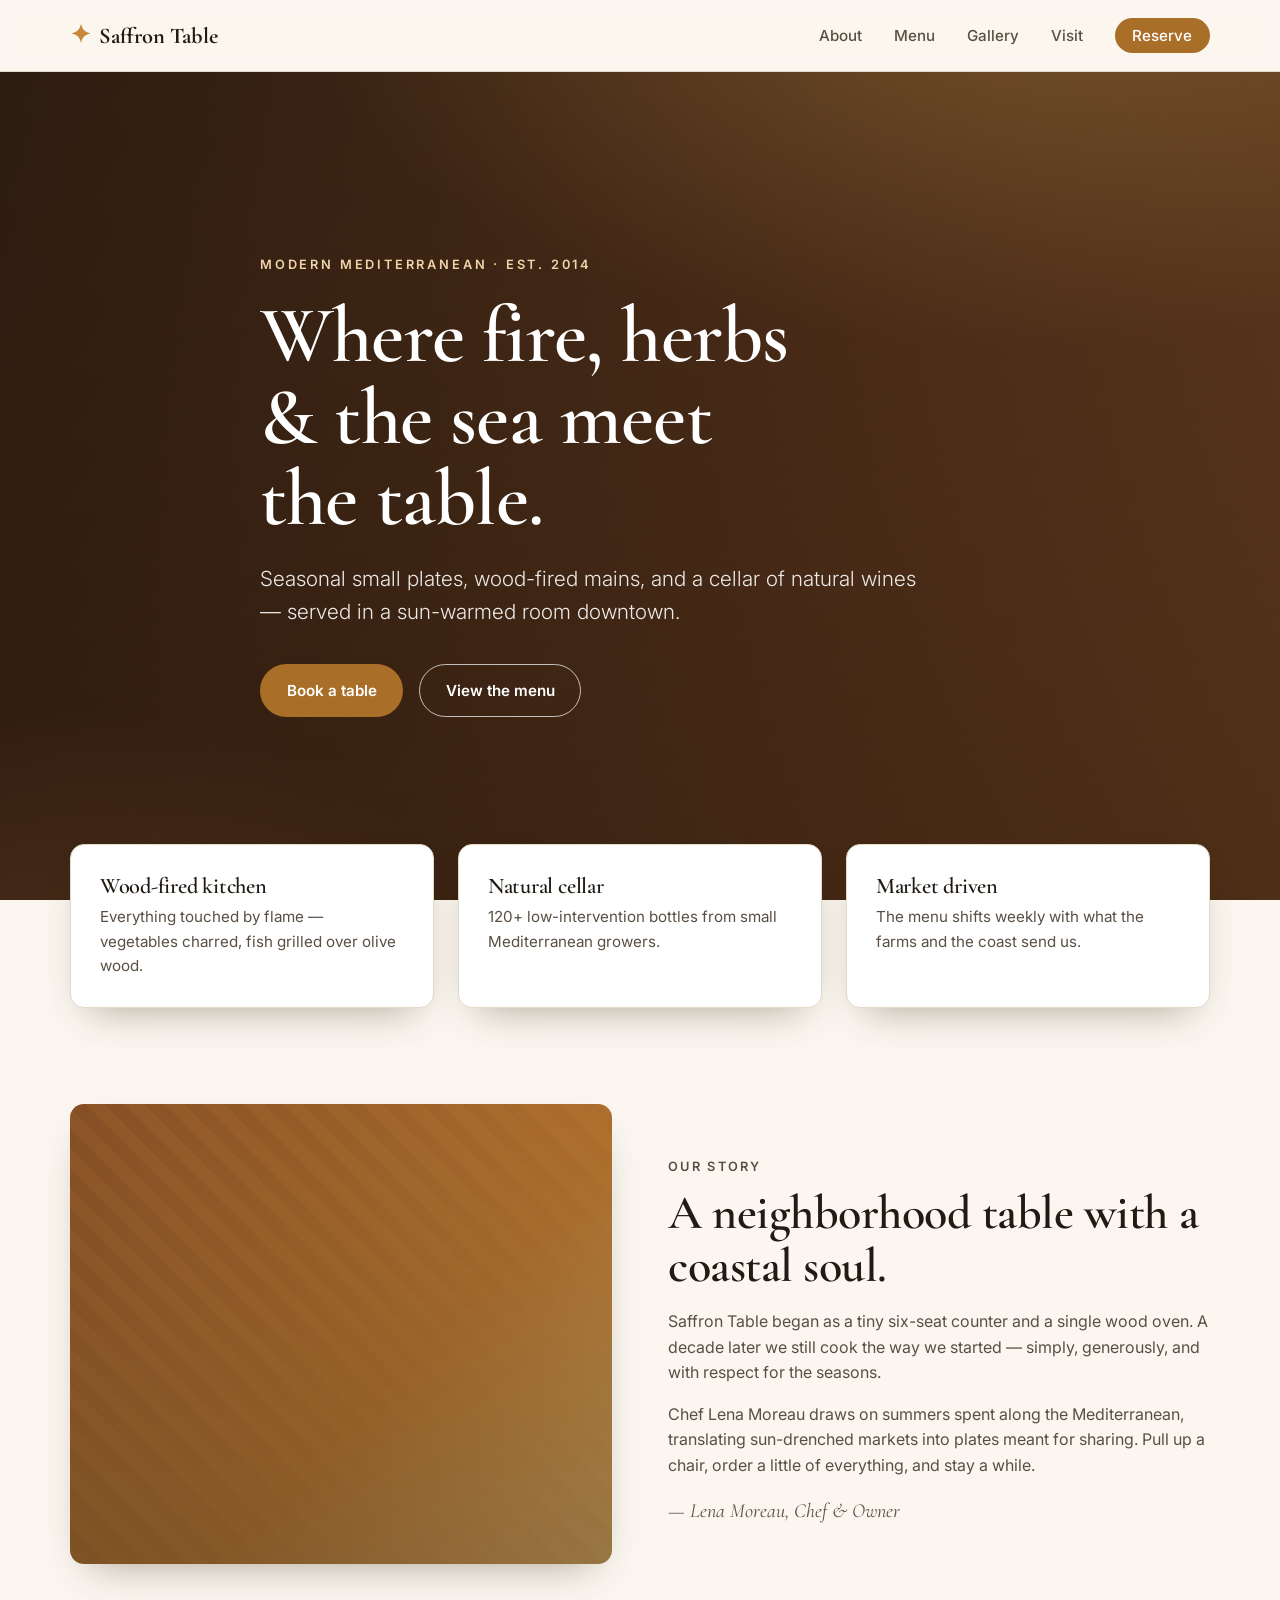
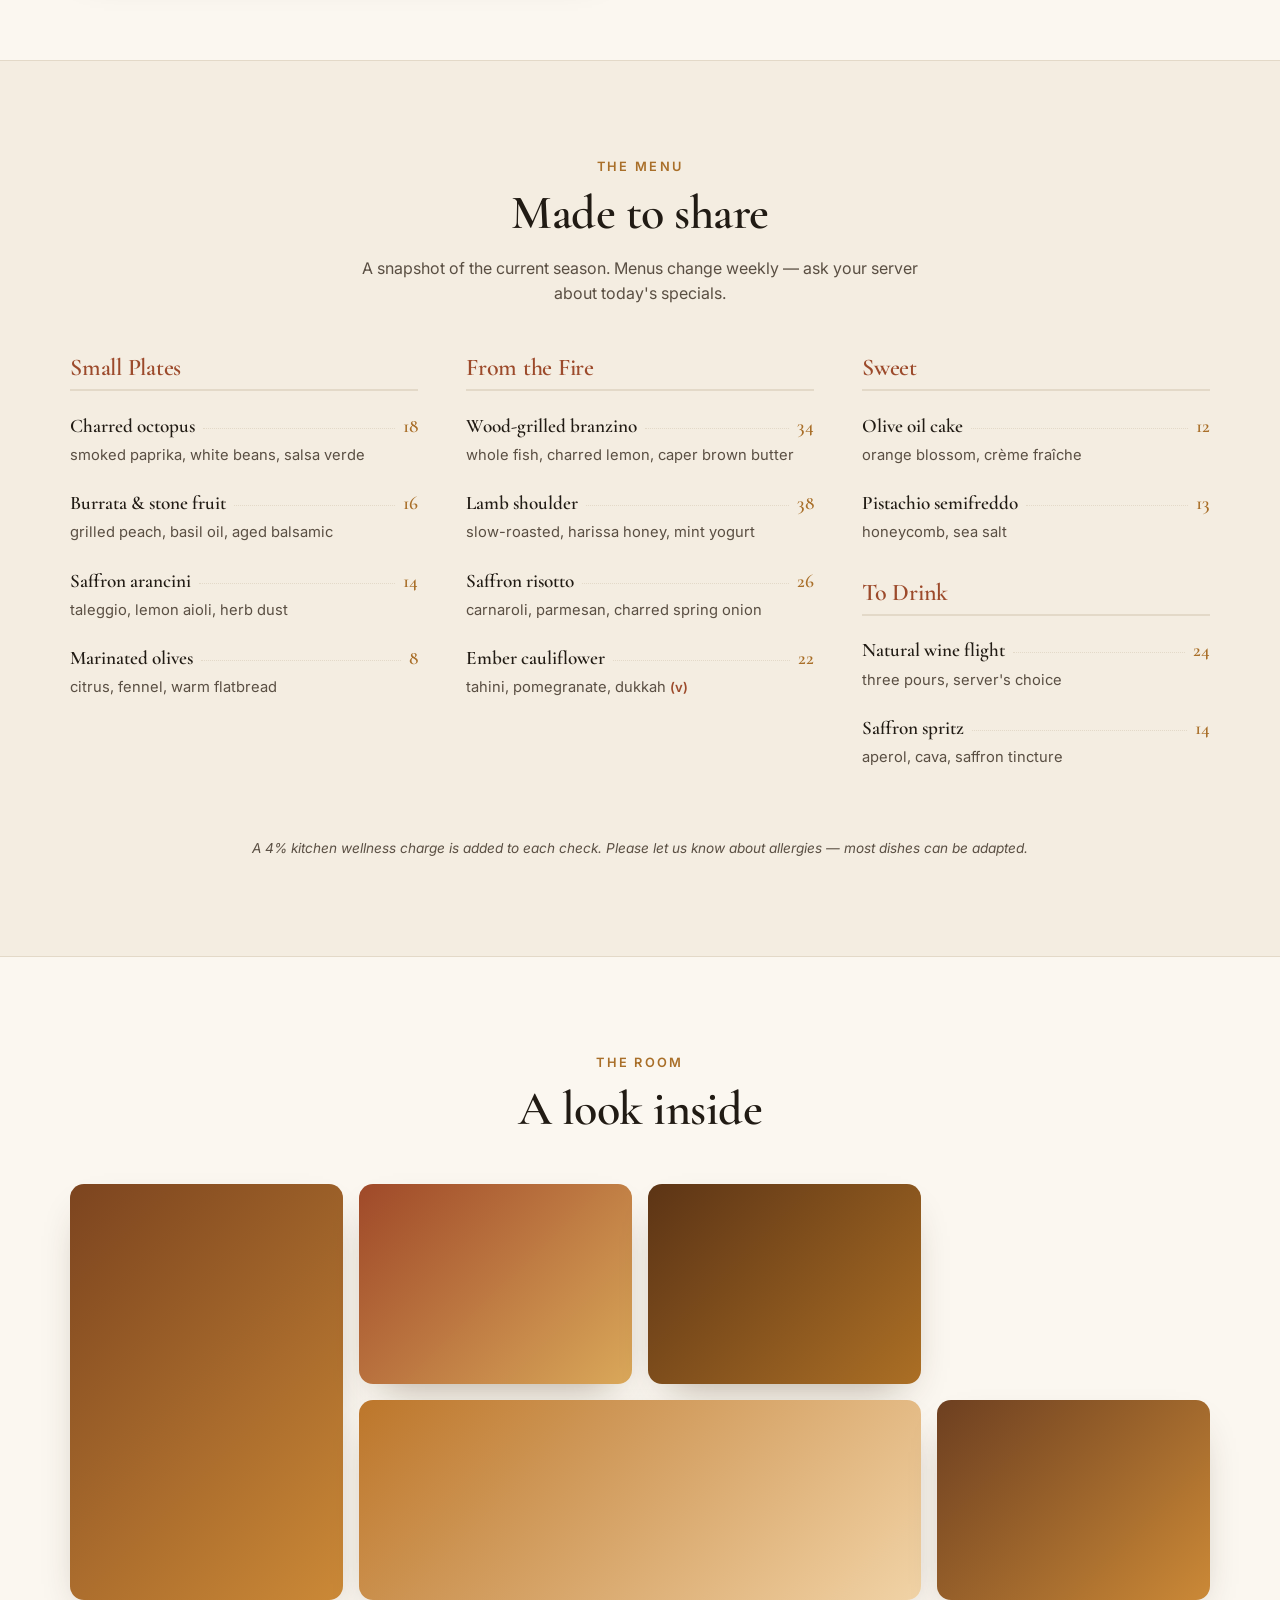
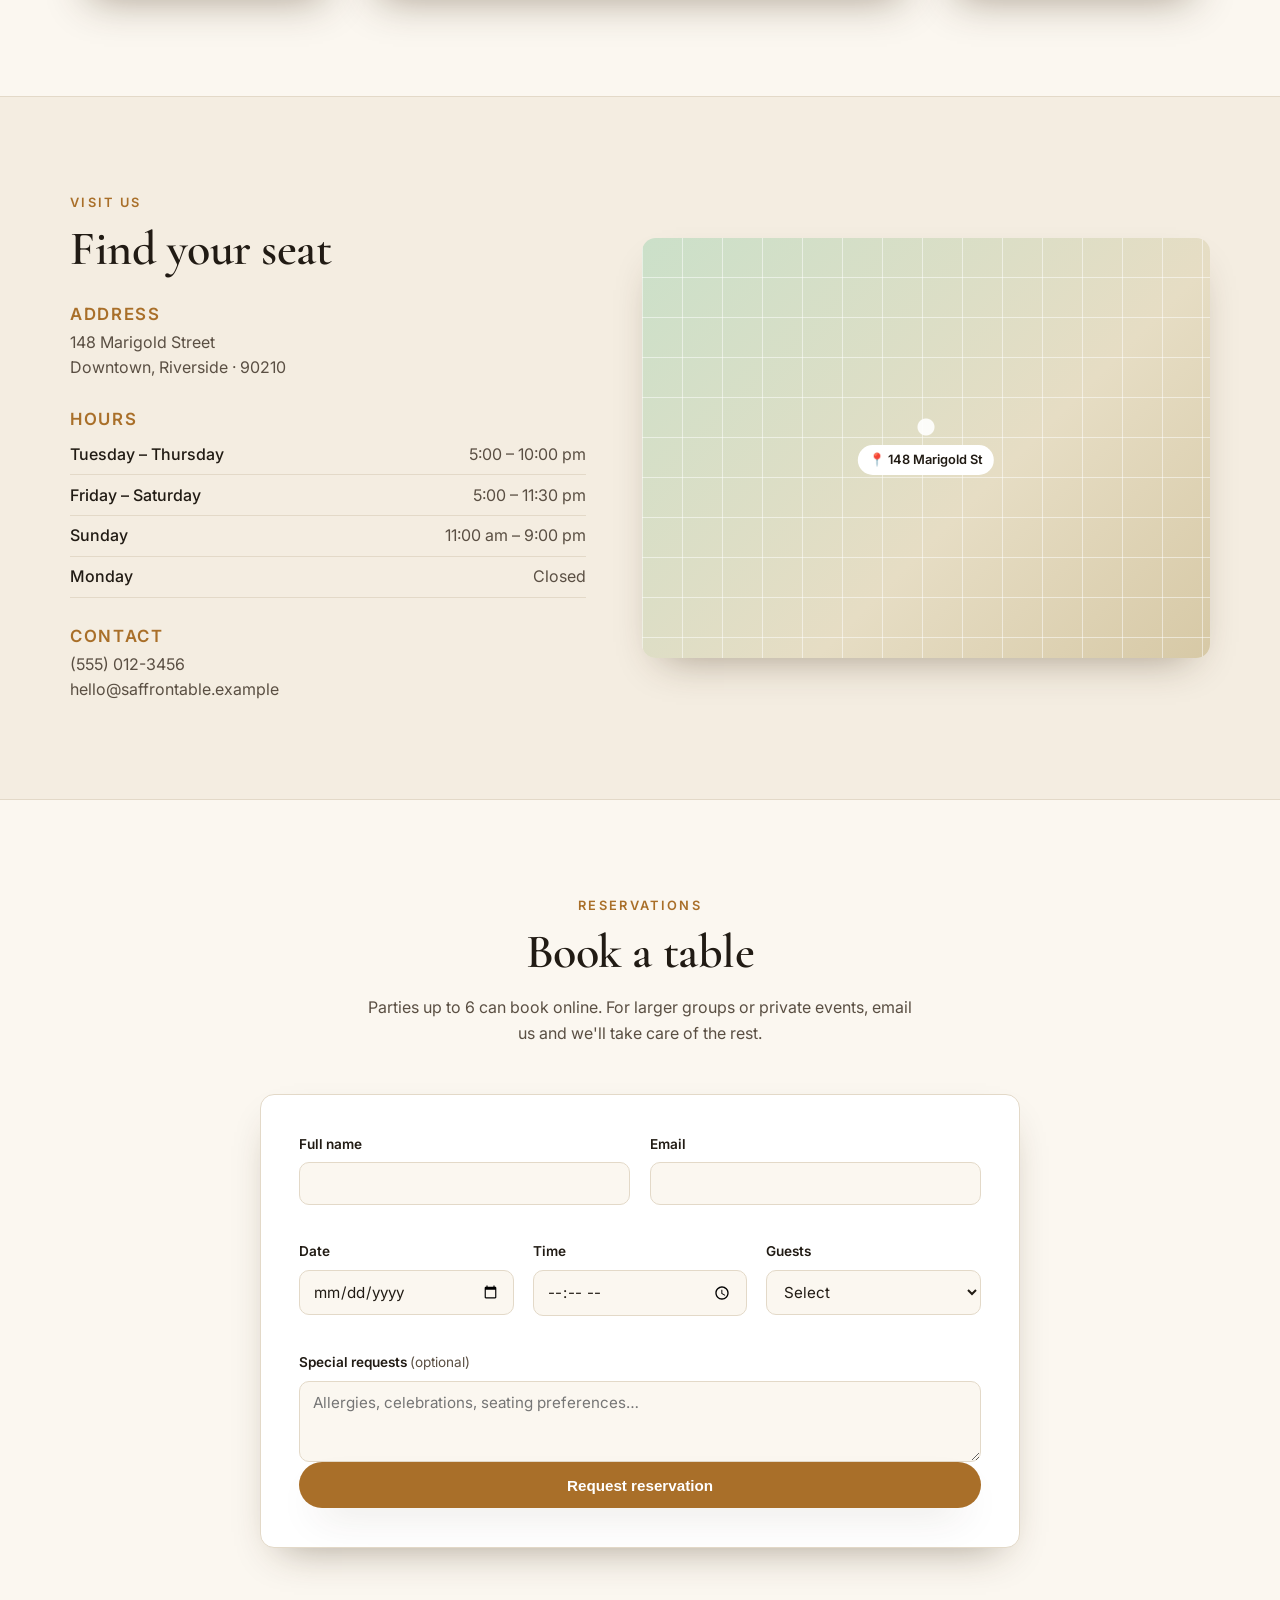
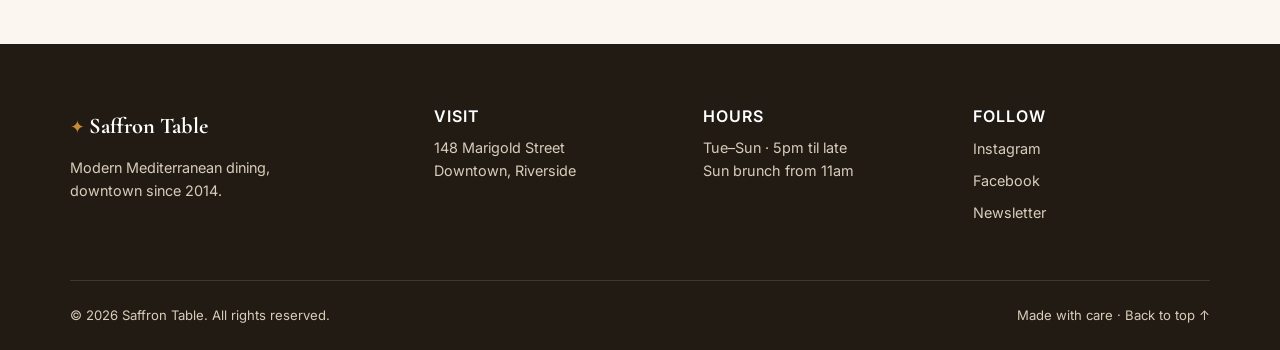
==== index.html @ 47e21340 "Build responsive single-page restaurant website Replace placeholder starter files with a complete st" ====
<!DOCTYPE html>
<html lang="en">
<head>
  <meta charset="UTF-8" />
  <meta name="viewport" content="width=device-width, initial-scale=1.0" />
  <meta name="description" content="Saffron Table — modern Mediterranean dining in the heart of the city. Seasonal plates, natural wines, warm hospitality." />
  <title>Saffron Table · Modern Mediterranean</title>
  <link rel="preconnect" href="https://fonts.googleapis.com" />
  <link rel="preconnect" href="https://fonts.gstatic.com" crossorigin />
  <link href="https://fonts.googleapis.com/css2?family=Cormorant+Garamond:wght@500;600;700&family=Inter:wght@300;400;500;600&display=swap" rel="stylesheet" />
  <link rel="stylesheet" href="css/styles.css" />
</head>
<body>
  <!-- ===== Header / Nav ===== -->
  <header class="site-header" id="top">
    <nav class="nav container" aria-label="Primary">
      <a href="#top" class="brand" aria-label="Saffron Table home">
        <span class="brand__mark">✦</span>
        <span class="brand__name">Saffron Table</span>
      </a>
      <button class="nav__toggle" id="navToggle" aria-expanded="false" aria-controls="navMenu" aria-label="Toggle menu">
        <span></span><span></span><span></span>
      </button>
      <ul class="nav__menu" id="navMenu">
        <li><a href="#about">About</a></li>
        <li><a href="#menu">Menu</a></li>
        <li><a href="#gallery">Gallery</a></li>
        <li><a href="#visit">Visit</a></li>
        <li><a href="#reserve" class="nav__cta">Reserve</a></li>
      </ul>
    </nav>
  </header>

  <main>
    <!-- ===== Hero ===== -->
    <section class="hero" id="hero">
      <div class="hero__overlay"></div>
      <div class="hero__content container">
        <p class="hero__eyebrow">Modern Mediterranean · Est. 2014</p>
        <h1 class="hero__title">Where fire, herbs &amp; the sea meet the table.</h1>
        <p class="hero__sub">Seasonal small plates, wood-fired mains, and a cellar of natural wines — served in a sun-warmed room downtown.</p>
        <div class="hero__actions">
          <a href="#reserve" class="btn btn--primary">Book a table</a>
          <a href="#menu" class="btn btn--ghost">View the menu</a>
        </div>
      </div>
      <a href="#about" class="hero__scroll" aria-label="Scroll to content">↓</a>
    </section>

    <!-- ===== Highlights ===== -->
    <section class="highlights container" aria-label="Highlights">
      <div class="highlight">
        <h3>Wood-fired kitchen</h3>
        <p>Everything touched by flame — vegetables charred, fish grilled over olive wood.</p>
      </div>
      <div class="highlight">
        <h3>Natural cellar</h3>
        <p>120+ low-intervention bottles from small Mediterranean growers.</p>
      </div>
      <div class="highlight">
        <h3>Market driven</h3>
        <p>The menu shifts weekly with what the farms and the coast send us.</p>
      </div>
    </section>

    <!-- ===== About ===== -->
    <section class="about container" id="about">
      <div class="about__media" role="img" aria-label="Chef plating a dish in the open kitchen"></div>
      <div class="about__text">
        <p class="section__eyebrow">Our story</p>
        <h2 class="section__title">A neighborhood table with a coastal soul.</h2>
        <p>Saffron Table began as a tiny six-seat counter and a single wood oven. A decade later we still cook the way we started — simply, generously, and with respect for the seasons.</p>
        <p>Chef Lena Moreau draws on summers spent along the Mediterranean, translating sun-drenched markets into plates meant for sharing. Pull up a chair, order a little of everything, and stay a while.</p>
        <p class="about__sign">— Lena Moreau, Chef &amp; Owner</p>
      </div>
    </section>

    <!-- ===== Menu ===== -->
    <section class="menu" id="menu">
      <div class="container">
        <div class="section__head">
          <p class="section__eyebrow">The menu</p>
          <h2 class="section__title">Made to share</h2>
          <p class="section__lead">A snapshot of the current season. Menus change weekly — ask your server about today's specials.</p>
        </div>

        <div class="menu__grid">
          <div class="menu__col">
            <h3 class="menu__cat">Small Plates</h3>
            <ul class="menu__list">
              <li class="menu__item">
                <div class="menu__row"><span class="menu__name">Charred octopus</span><span class="menu__dots"></span><span class="menu__price">18</span></div>
                <p class="menu__desc">smoked paprika, white beans, salsa verde</p>
              </li>
              <li class="menu__item">
                <div class="menu__row"><span class="menu__name">Burrata &amp; stone fruit</span><span class="menu__dots"></span><span class="menu__price">16</span></div>
                <p class="menu__desc">grilled peach, basil oil, aged balsamic</p>
              </li>
              <li class="menu__item">
                <div class="menu__row"><span class="menu__name">Saffron arancini</span><span class="menu__dots"></span><span class="menu__price">14</span></div>
                <p class="menu__desc">taleggio, lemon aioli, herb dust</p>
              </li>
              <li class="menu__item">
                <div class="menu__row"><span class="menu__name">Marinated olives</span><span class="menu__dots"></span><span class="menu__price">8</span></div>
                <p class="menu__desc">citrus, fennel, warm flatbread</p>
              </li>
            </ul>
          </div>

          <div class="menu__col">
            <h3 class="menu__cat">From the Fire</h3>
            <ul class="menu__list">
              <li class="menu__item">
                <div class="menu__row"><span class="menu__name">Wood-grilled branzino</span><span class="menu__dots"></span><span class="menu__price">34</span></div>
                <p class="menu__desc">whole fish, charred lemon, caper brown butter</p>
              </li>
              <li class="menu__item">
                <div class="menu__row"><span class="menu__name">Lamb shoulder</span><span class="menu__dots"></span><span class="menu__price">38</span></div>
                <p class="menu__desc">slow-roasted, harissa honey, mint yogurt</p>
              </li>
              <li class="menu__item">
                <div class="menu__row"><span class="menu__name">Saffron risotto</span><span class="menu__dots"></span><span class="menu__price">26</span></div>
                <p class="menu__desc">carnaroli, parmesan, charred spring onion</p>
              </li>
              <li class="menu__item">
                <div class="menu__row"><span class="menu__name">Ember cauliflower</span><span class="menu__dots"></span><span class="menu__price">22</span></div>
                <p class="menu__desc">tahini, pomegranate, dukkah <em>(v)</em></p>
              </li>
            </ul>
          </div>

          <div class="menu__col">
            <h3 class="menu__cat">Sweet</h3>
            <ul class="menu__list">
              <li class="menu__item">
                <div class="menu__row"><span class="menu__name">Olive oil cake</span><span class="menu__dots"></span><span class="menu__price">12</span></div>
                <p class="menu__desc">orange blossom, crème fraîche</p>
              </li>
              <li class="menu__item">
                <div class="menu__row"><span class="menu__name">Pistachio semifreddo</span><span class="menu__dots"></span><span class="menu__price">13</span></div>
                <p class="menu__desc">honeycomb, sea salt</p>
              </li>
            </ul>
            <h3 class="menu__cat menu__cat--mt">To Drink</h3>
            <ul class="menu__list">
              <li class="menu__item">
                <div class="menu__row"><span class="menu__name">Natural wine flight</span><span class="menu__dots"></span><span class="menu__price">24</span></div>
                <p class="menu__desc">three pours, server's choice</p>
              </li>
              <li class="menu__item">
                <div class="menu__row"><span class="menu__name">Saffron spritz</span><span class="menu__dots"></span><span class="menu__price">14</span></div>
                <p class="menu__desc">aperol, cava, saffron tincture</p>
              </li>
            </ul>
          </div>
        </div>
        <p class="menu__note">A 4% kitchen wellness charge is added to each check. Please let us know about allergies — most dishes can be adapted.</p>
      </div>
    </section>

    <!-- ===== Gallery ===== -->
    <section class="gallery" id="gallery">
      <div class="container">
        <div class="section__head">
          <p class="section__eyebrow">The room</p>
          <h2 class="section__title">A look inside</h2>
        </div>
        <div class="gallery__grid">
          <figure class="gallery__item gallery__item--tall g1"></figure>
          <figure class="gallery__item g2"></figure>
          <figure class="gallery__item g3"></figure>
          <figure class="gallery__item gallery__item--wide g4"></figure>
          <figure class="gallery__item g5"></figure>
        </div>
      </div>
    </section>

    <!-- ===== Visit / Hours ===== -->
    <section class="visit" id="visit">
      <div class="container visit__grid">
        <div class="visit__info">
          <p class="section__eyebrow">Visit us</p>
          <h2 class="section__title">Find your seat</h2>
          <div class="visit__block">
            <h3>Address</h3>
            <p>148 Marigold Street<br />Downtown, Riverside · 90210</p>
          </div>
          <div class="visit__block">
            <h3>Hours</h3>
            <ul class="hours">
              <li><span>Tuesday – Thursday</span><span>5:00 – 10:00 pm</span></li>
              <li><span>Friday – Saturday</span><span>5:00 – 11:30 pm</span></li>
              <li><span>Sunday</span><span>11:00 am – 9:00 pm</span></li>
              <li><span>Monday</span><span>Closed</span></li>
            </ul>
          </div>
          <div class="visit__block">
            <h3>Contact</h3>
            <p><a href="tel:+15550123456">(555) 012-3456</a><br /><a href="mailto:hello@saffrontable.example">hello@saffrontable.example</a></p>
          </div>
        </div>
        <div class="visit__map" role="img" aria-label="Map showing restaurant location downtown"></div>
      </div>
    </section>

    <!-- ===== Reservation ===== -->
    <section class="reserve" id="reserve">
      <div class="container reserve__inner">
        <div class="section__head">
          <p class="section__eyebrow">Reservations</p>
          <h2 class="section__title">Book a table</h2>
          <p class="section__lead">Parties up to 6 can book online. For larger groups or private events, email us and we'll take care of the rest.</p>
        </div>
        <form class="form" id="reserveForm" novalidate>
          <div class="form__row">
            <div class="field">
              <label for="name">Full name</label>
              <input type="text" id="name" name="name" autocomplete="name" required />
              <small class="field__error" data-for="name"></small>
            </div>
            <div class="field">
              <label for="email">Email</label>
              <input type="email" id="email" name="email" autocomplete="email" required />
              <small class="field__error" data-for="email"></small>
            </div>
          </div>
          <div class="form__row">
            <div class="field">
              <label for="date">Date</label>
              <input type="date" id="date" name="date" required />
              <small class="field__error" data-for="date"></small>
            </div>
            <div class="field">
              <label for="time">Time</label>
              <input type="time" id="time" name="time" required />
              <small class="field__error" data-for="time"></small>
            </div>
            <div class="field">
              <label for="guests">Guests</label>
              <select id="guests" name="guests" required>
                <option value="">Select</option>
                <option>1</option><option>2</option><option>3</option>
                <option>4</option><option>5</option><option>6</option>
              </select>
              <small class="field__error" data-for="guests"></small>
            </div>
          </div>
          <div class="field">
            <label for="notes">Special requests <span class="field__opt">(optional)</span></label>
            <textarea id="notes" name="notes" rows="3" placeholder="Allergies, celebrations, seating preferences…"></textarea>
          </div>
          <button type="submit" class="btn btn--primary btn--full">Request reservation</button>
          <p class="form__success" id="formSuccess" role="status" hidden>Thanks, <span id="successName"></span>! Your request has been received — we'll confirm by email shortly.</p>
        </form>
      </div>
    </section>
  </main>

  <!-- ===== Footer ===== -->
  <footer class="footer">
    <div class="container footer__grid">
      <div class="footer__brand">
        <span class="brand__mark">✦</span>
        <span class="brand__name">Saffron Table</span>
        <p>Modern Mediterranean dining, downtown since 2014.</p>
      </div>
      <div class="footer__col">
        <h4>Visit</h4>
        <p>148 Marigold Street<br />Downtown, Riverside</p>
      </div>
      <div class="footer__col">
        <h4>Hours</h4>
        <p>Tue–Sun · 5pm til late<br />Sun brunch from 11am</p>
      </div>
      <div class="footer__col">
        <h4>Follow</h4>
        <ul class="footer__social">
          <li><a href="#">Instagram</a></li>
          <li><a href="#">Facebook</a></li>
          <li><a href="#">Newsletter</a></li>
        </ul>
      </div>
    </div>
    <div class="footer__base container">
      <p>© <span id="year"></span> Saffron Table. All rights reserved.</p>
      <p>Made with care · <a href="#top">Back to top ↑</a></p>
    </div>
  </footer>

  <script src="js/main.js"></script>
</body>
</html>
---- css/styles.css ----
/* ====== Design tokens ====== */
:root {
  --bg: #fbf7f0;
  --bg-alt: #f4ede1;
  --ink: #211b14;
  --ink-soft: #5a4f43;
  --line: #e3d9c8;
  --gold: #c8893b;
  --gold-deep: #a96f29;
  --terra: #9c4a2b;
  --cream: #fff;
  --shadow: 0 18px 40px -20px rgba(60, 40, 15, 0.45);
  --radius: 14px;
  --maxw: 1140px;
  --serif: "Cormorant Garamond", Georgia, serif;
  --sans: "Inter", system-ui, -apple-system, sans-serif;
}

/* ====== Reset ====== */
*, *::before, *::after { box-sizing: border-box; }
* { margin: 0; }
html { scroll-behavior: smooth; -webkit-text-size-adjust: 100%; }
body {
  font-family: var(--sans);
  color: var(--ink);
  background: var(--bg);
  line-height: 1.6;
  font-weight: 400;
  -webkit-font-smoothing: antialiased;
}
img { max-width: 100%; display: block; }
a { color: inherit; text-decoration: none; }
ul { list-style: none; padding: 0; }
:focus-visible { outline: 3px solid var(--gold); outline-offset: 3px; border-radius: 4px; }

.container { width: min(var(--maxw), 92%); margin-inline: auto; }

/* ====== Typography ====== */
h1, h2, h3, h4 { font-family: var(--serif); font-weight: 600; line-height: 1.1; letter-spacing: -0.01em; }
.section__eyebrow {
  font-size: 0.8rem; letter-spacing: 0.18em; text-transform: uppercase;
  color: var(--gold-deep); font-weight: 600; margin-bottom: 0.6rem;
}
.section__title { font-size: clamp(1.9rem, 4vw, 3rem); color: var(--ink); }
.section__lead { color: var(--ink-soft); max-width: 56ch; margin-top: 1rem; }
.section__head { text-align: center; max-width: 60ch; margin: 0 auto 3rem; }
.section__head .section__lead { margin-inline: auto; }

/* ====== Buttons ====== */
.btn {
  display: inline-flex; align-items: center; justify-content: center; gap: 0.5rem;
  padding: 0.85rem 1.6rem; border-radius: 100px; font-weight: 600; font-size: 0.95rem;
  cursor: pointer; border: 1.5px solid transparent; transition: transform 0.15s ease, background 0.2s ease, color 0.2s ease, box-shadow 0.2s ease;
}
.btn--primary { background: var(--gold-deep); color: #fff; box-shadow: var(--shadow); }
.btn--primary:hover { background: var(--terra); transform: translateY(-2px); }
.btn--ghost { border-color: rgba(255,255,255,0.7); color: #fff; }
.btn--ghost:hover { background: rgba(255,255,255,0.14); transform: translateY(-2px); }
.btn--full { width: 100%; }

/* ====== Header ====== */
.site-header {
  position: sticky; top: 0; z-index: 50;
  background: rgba(251, 247, 240, 0.85);
  backdrop-filter: saturate(150%) blur(10px);
  border-bottom: 1px solid var(--line);
}
.nav { display: flex; align-items: center; justify-content: space-between; padding: 1rem 0; }
.brand { display: inline-flex; align-items: center; gap: 0.5rem; font-family: var(--serif); font-size: 1.4rem; font-weight: 700; }
.brand__mark { color: var(--gold); font-size: 1.1em; }
.nav__menu { display: flex; align-items: center; gap: 2rem; }
.nav__menu a { font-size: 0.95rem; font-weight: 500; color: var(--ink-soft); transition: color 0.2s ease; }
.nav__menu a:hover { color: var(--ink); }
.nav__cta { background: var(--gold-deep); color: #fff !important; padding: 0.5rem 1.1rem; border-radius: 100px; }
.nav__cta:hover { background: var(--terra); }
.nav__toggle {
  display: none; flex-direction: column; gap: 5px; background: none; border: 0; cursor: pointer; padding: 6px;
}
.nav__toggle span { width: 24px; height: 2px; background: var(--ink); transition: transform 0.25s ease, opacity 0.2s ease; }
.nav__toggle[aria-expanded="true"] span:nth-child(1) { transform: translateY(7px) rotate(45deg); }
.nav__toggle[aria-expanded="true"] span:nth-child(2) { opacity: 0; }
.nav__toggle[aria-expanded="true"] span:nth-child(3) { transform: translateY(-7px) rotate(-45deg); }

/* ====== Hero ====== */
.hero {
  position: relative; min-height: 92vh; display: flex; align-items: center;
  color: #fff; text-align: left;
  background: linear-gradient(120deg, #3a2516, #6b3f22 55%, #93582c);
  overflow: hidden;
}
.hero::before {
  content: ""; position: absolute; inset: 0;
  background:
    radial-gradient(1200px 600px at 80% -10%, rgba(200,137,59,0.5), transparent 60%),
    radial-gradient(900px 500px at 0% 110%, rgba(156,74,43,0.55), transparent 55%);
  mix-blend-mode: screen;
}
.hero__overlay { position: absolute; inset: 0; background: linear-gradient(180deg, rgba(20,12,6,0.35), rgba(20,12,6,0.55)); }
.hero__content { position: relative; z-index: 2; padding: 6rem 0; max-width: 760px; }
.hero__eyebrow { letter-spacing: 0.22em; text-transform: uppercase; font-size: 0.8rem; font-weight: 600; color: #f0d3a8; margin-bottom: 1.2rem; }
.hero__title { font-size: clamp(2.6rem, 6.5vw, 5rem); line-height: 1.02; max-width: 14ch; }
.hero__sub { font-size: clamp(1.05rem, 2vw, 1.3rem); margin-top: 1.4rem; max-width: 52ch; color: rgba(255,255,255,0.9); font-weight: 300; }
.hero__actions { display: flex; flex-wrap: wrap; gap: 1rem; margin-top: 2.2rem; }
.hero__scroll {
  position: absolute; bottom: 1.6rem; left: 50%; transform: translateX(-50%); z-index: 2;
  color: #fff; font-size: 1.4rem; opacity: 0.8; animation: bob 2s ease-in-out infinite;
}
@keyframes bob { 0%,100% { transform: translate(-50%, 0); } 50% { transform: translate(-50%, 8px); } }

/* ====== Highlights ====== */
.highlights {
  display: grid; grid-template-columns: repeat(3, 1fr); gap: 1.5rem;
  margin-top: -3.5rem; position: relative; z-index: 5;
}
.highlight { background: var(--cream); border: 1px solid var(--line); border-radius: var(--radius); padding: 1.8rem; box-shadow: var(--shadow); }
.highlight h3 { font-size: 1.4rem; margin-bottom: 0.4rem; }
.highlight p { color: var(--ink-soft); font-size: 0.95rem; }

/* ====== About ====== */
.about { display: grid; grid-template-columns: 1fr 1fr; gap: 3.5rem; align-items: center; padding: 6rem 0; }
.about__media {
  min-height: 460px; border-radius: var(--radius); box-shadow: var(--shadow);
  background:
    linear-gradient(180deg, rgba(33,27,20,0.05), rgba(33,27,20,0.35)),
    repeating-linear-gradient(45deg, #c8893b22 0 14px, transparent 14px 28px),
    linear-gradient(135deg, #8a5126, #b9762f 60%, #d8a85e);
}
.about__text p { color: var(--ink-soft); margin-top: 1rem; }
.about__sign { font-family: var(--serif); font-style: italic; font-size: 1.25rem; color: var(--ink); margin-top: 1.4rem; }

/* ====== Menu ====== */
.menu { background: var(--bg-alt); padding: 6rem 0; border-block: 1px solid var(--line); }
.menu__grid { display: grid; grid-template-columns: repeat(3, 1fr); gap: 3rem; }
.menu__cat { font-size: 1.5rem; color: var(--terra); margin-bottom: 1.2rem; padding-bottom: 0.5rem; border-bottom: 2px solid var(--line); }
.menu__cat--mt { margin-top: 2.2rem; }
.menu__item { margin-bottom: 1.3rem; }
.menu__row { display: flex; align-items: baseline; gap: 0.5rem; }
.menu__name { font-family: var(--serif); font-size: 1.2rem; font-weight: 600; white-space: nowrap; }
.menu__dots { flex: 1; border-bottom: 1.5px dotted var(--line); transform: translateY(-3px); }
.menu__price { font-family: var(--serif); font-size: 1.2rem; font-weight: 600; color: var(--gold-deep); }
.menu__desc { color: var(--ink-soft); font-size: 0.92rem; margin-top: 0.15rem; }
.menu__desc em { color: var(--terra); font-style: normal; font-size: 0.82rem; font-weight: 600; }
.menu__note { text-align: center; color: var(--ink-soft); font-size: 0.85rem; margin-top: 3rem; font-style: italic; }

/* ====== Gallery ====== */
.gallery { padding: 6rem 0; }
.gallery__grid {
  display: grid; grid-template-columns: repeat(4, 1fr); grid-auto-rows: 200px; gap: 1rem;
}
.gallery__item { border-radius: var(--radius); background-size: cover; background-position: center; box-shadow: var(--shadow); transition: transform 0.3s ease, filter 0.3s ease; filter: saturate(1.05); }
.gallery__item:hover { transform: scale(1.015); filter: saturate(1.2); }
.gallery__item--tall { grid-row: span 2; }
.gallery__item--wide { grid-column: span 2; }
.g1 { background: linear-gradient(135deg, #7a4421, #c8893b); }
.g2 { background: linear-gradient(135deg, #9c4a2b, #d8a85e); }
.g3 { background: linear-gradient(135deg, #5a3417, #a96f29); }
.g4 { background: linear-gradient(135deg, #b9762f, #f0d3a8); }
.g5 { background: linear-gradient(135deg, #6b3f22, #c8893b); }

/* ====== Visit ====== */
.visit { background: var(--bg-alt); padding: 6rem 0; border-block: 1px solid var(--line); }
.visit__grid { display: grid; grid-template-columns: 1fr 1.1fr; gap: 3.5rem; align-items: center; }
.visit__block { margin-top: 1.8rem; }
.visit__block h3 { font-size: 1.05rem; text-transform: uppercase; letter-spacing: 0.1em; font-family: var(--sans); font-weight: 600; color: var(--gold-deep); margin-bottom: 0.4rem; }
.visit__block p, .visit__block a { color: var(--ink-soft); }
.visit__block a:hover { color: var(--terra); }
.hours li { display: flex; justify-content: space-between; gap: 1rem; padding: 0.45rem 0; border-bottom: 1px solid var(--line); color: var(--ink-soft); }
.hours li span:first-child { color: var(--ink); font-weight: 500; }
.visit__map {
  min-height: 420px; border-radius: var(--radius); box-shadow: var(--shadow);
  background:
    radial-gradient(circle at 50% 45%, rgba(255,255,255,0.9) 0 8px, transparent 9px),
    linear-gradient(0deg, rgba(255,255,255,0.5) 1px, transparent 1px) 0 0 / 100% 40px,
    linear-gradient(90deg, rgba(255,255,255,0.5) 1px, transparent 1px) 0 0 / 40px 100%,
    linear-gradient(135deg, #cbe0c9, #e6ddc4 60%, #d7c9a6);
  position: relative;
}
.visit__map::after {
  content: "📍 148 Marigold St"; position: absolute; left: 50%; top: calc(45% + 18px);
  transform: translateX(-50%); background: #fff; padding: 0.3rem 0.7rem; border-radius: 100px;
  font-size: 0.8rem; font-weight: 600; box-shadow: var(--shadow); color: var(--ink);
}

/* ====== Reservation ====== */
.reserve { padding: 6rem 0; }
.reserve__inner { max-width: 760px; }
.form { background: var(--cream); border: 1px solid var(--line); border-radius: var(--radius); padding: 2.4rem; box-shadow: var(--shadow); }
.form__row { display: grid; grid-template-columns: repeat(auto-fit, minmax(160px, 1fr)); gap: 1.2rem; margin-bottom: 1.2rem; }
.field { display: flex; flex-direction: column; }
.field label { font-size: 0.85rem; font-weight: 600; margin-bottom: 0.4rem; color: var(--ink); }
.field__opt { color: var(--ink-soft); font-weight: 400; }
.field input, .field select, .field textarea {
  font-family: inherit; font-size: 0.95rem; padding: 0.7rem 0.8rem;
  border: 1.5px solid var(--line); border-radius: 10px; background: var(--bg);
  color: var(--ink); transition: border-color 0.2s ease, box-shadow 0.2s ease;
}
.field input:focus, .field select:focus, .field textarea:focus {
  outline: none; border-color: var(--gold); box-shadow: 0 0 0 3px rgba(200,137,59,0.18);
}
.field--invalid input, .field--invalid select { border-color: var(--terra); }
.field__error { color: var(--terra); font-size: 0.78rem; margin-top: 0.3rem; min-height: 1em; }
.form__success { margin-top: 1.2rem; text-align: center; color: var(--gold-deep); font-weight: 600; }

/* ====== Footer ====== */
.footer { background: #211b14; color: #d9cdba; padding: 4rem 0 1.5rem; }
.footer__grid { display: grid; grid-template-columns: 1.4fr 1fr 1fr 1fr; gap: 2rem; }
.footer__brand .brand__name { color: #fff; font-family: var(--serif); font-size: 1.4rem; font-weight: 700; }
.footer__brand p { margin-top: 0.8rem; font-size: 0.9rem; max-width: 30ch; }
.footer__col h4 { color: #fff; font-size: 1rem; margin-bottom: 0.7rem; font-family: var(--sans); letter-spacing: 0.06em; text-transform: uppercase; }
.footer__col p, .footer__social a { font-size: 0.9rem; }
.footer__social li { margin-bottom: 0.4rem; }
.footer__social a:hover { color: var(--gold); }
.footer__base { display: flex; justify-content: space-between; flex-wrap: wrap; gap: 0.5rem; margin-top: 3rem; padding-top: 1.5rem; border-top: 1px solid rgba(255,255,255,0.12); font-size: 0.82rem; }
.footer__base a:hover { color: var(--gold); }

/* ====== Reveal on scroll ====== */
.reveal { opacity: 0; transform: translateY(24px); transition: opacity 0.7s ease, transform 0.7s ease; }
.reveal.is-visible { opacity: 1; transform: none; }

/* ====== Responsive ====== */
@media (max-width: 900px) {
  .nav__toggle { display: flex; }
  .nav__menu {
    position: absolute; top: 100%; right: 0; left: 0;
    flex-direction: column; align-items: flex-start; gap: 0;
    background: var(--bg); border-bottom: 1px solid var(--line);
    padding: 0.5rem 4%; transform-origin: top; max-height: 0; overflow: hidden;
    transition: max-height 0.3s ease;
  }
  .nav__menu.is-open { max-height: 380px; }
  .nav__menu li { width: 100%; }
  .nav__menu a { display: block; padding: 0.9rem 0; width: 100%; }
  .nav__cta { display: inline-block; margin: 0.5rem 0; }
  .highlights { grid-template-columns: 1fr; margin-top: -2rem; }
  .about { grid-template-columns: 1fr; gap: 2rem; padding: 4rem 0; }
  .about__media { min-height: 300px; order: -1; }
  .menu__grid { grid-template-columns: 1fr; gap: 2.5rem; }
  .gallery__grid { grid-template-columns: repeat(2, 1fr); grid-auto-rows: 160px; }
  .gallery__item--wide { grid-column: span 2; }
  .visit__grid { grid-template-columns: 1fr; gap: 2rem; }
  .visit__map { min-height: 300px; }
}
@media (max-width: 480px) {
  .form { padding: 1.5rem; }
  .gallery__grid { grid-template-columns: 1fr; }
  .gallery__item--tall, .gallery__item--wide { grid-row: auto; grid-column: auto; }
}
@media (prefers-reduced-motion: reduce) {
  html { scroll-behavior: auto; }
  .reveal { opacity: 1; transform: none; transition: none; }
  .hero__scroll { animation: none; }
}
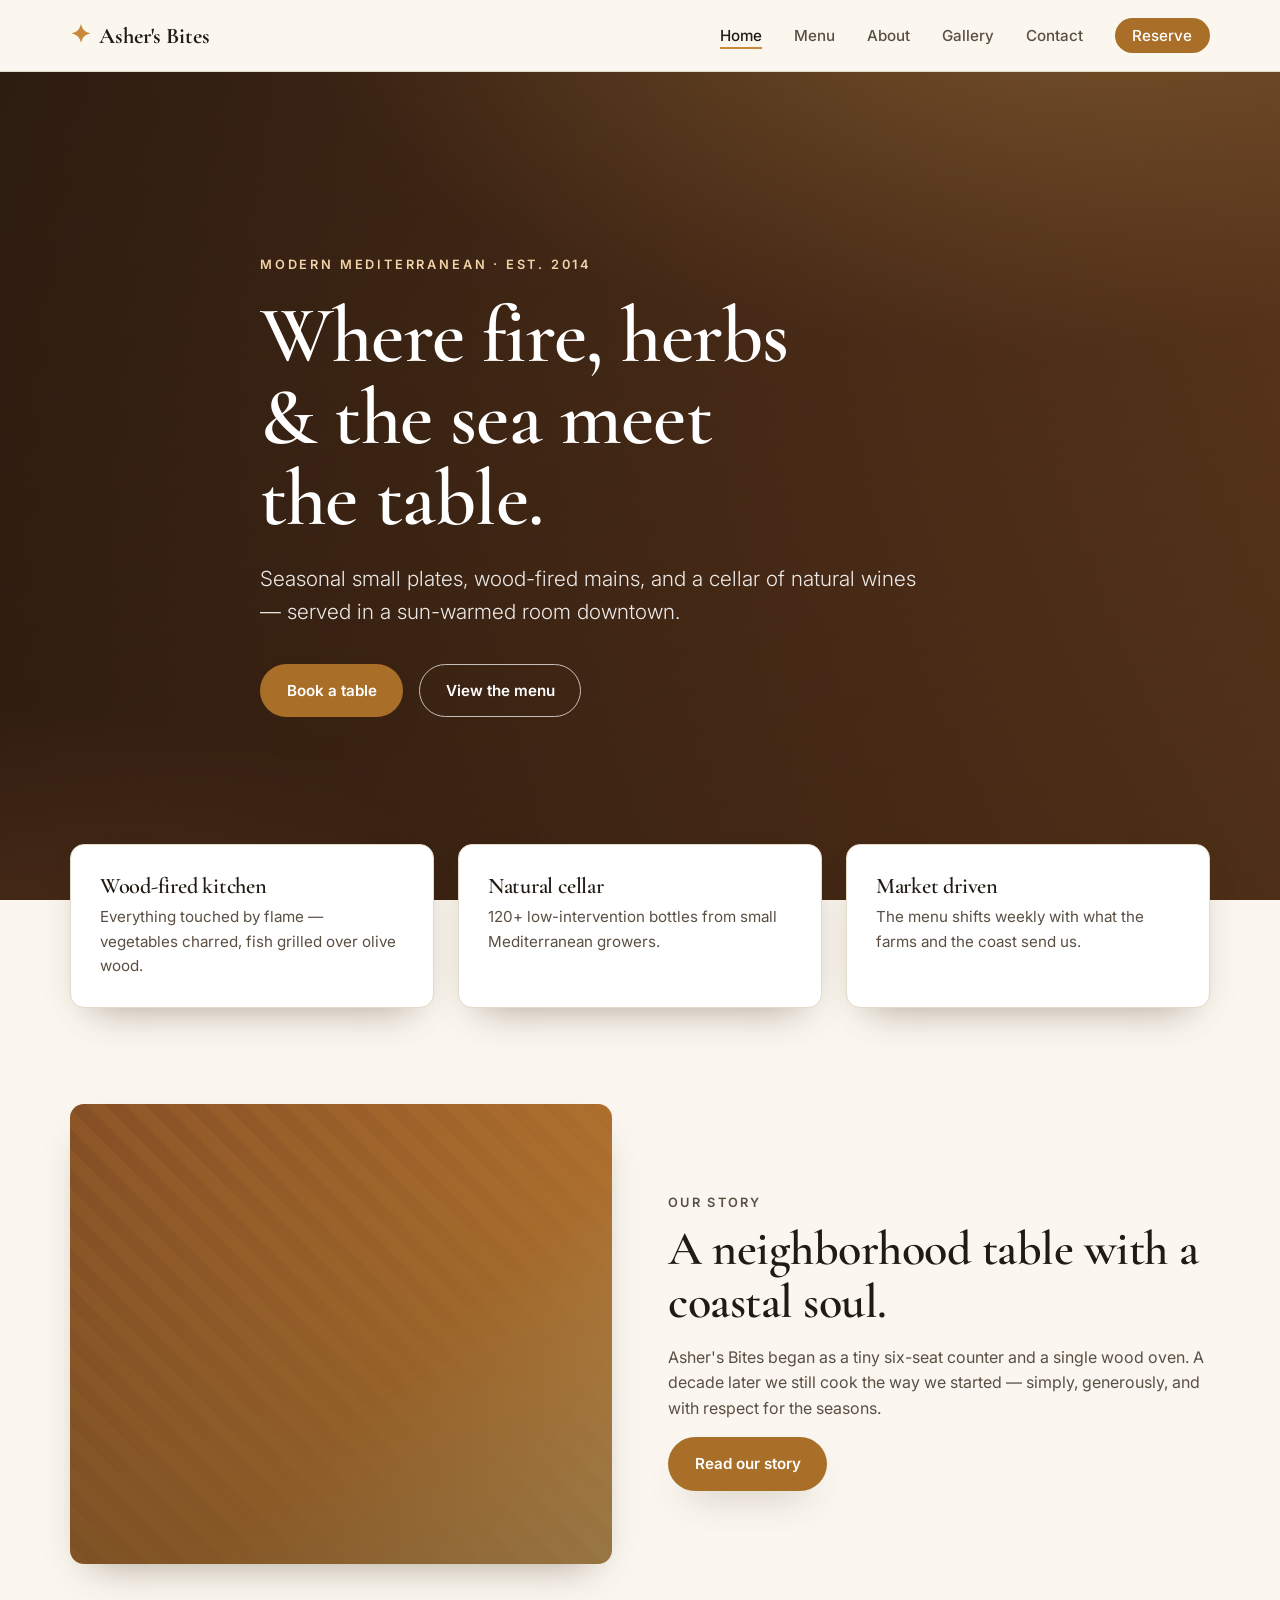
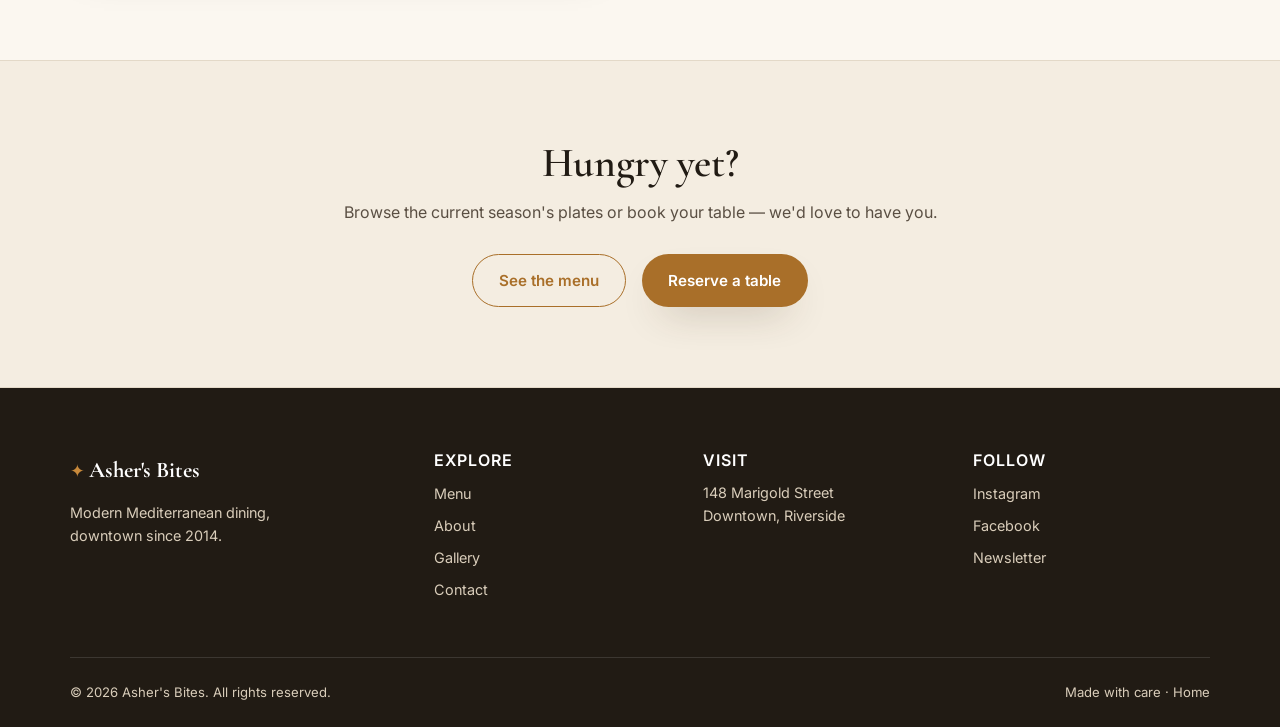
==== commit 5e141458: "Rebrand restaurant to Asher's Bites Rename brand across all pages (nav, titles, footer, copyright, m" ====
--- a/index.html
+++ b/index.html
@@ -3,48 +3,48 @@
 <head>
   <meta charset="UTF-8" />
   <meta name="viewport" content="width=device-width, initial-scale=1.0" />
-  <meta name="description" content="Saffron Table — modern Mediterranean dining in the heart of the city. Seasonal plates, natural wines, warm hospitality." />
-  <title>Saffron Table · Modern Mediterranean</title>
+  <meta name="description" content="Asher's Bites — modern Mediterranean dining in the heart of the city. Seasonal plates, natural wines, warm hospitality." />
+  <title>Asher's Bites · Modern Mediterranean</title>
   <link rel="preconnect" href="https://fonts.googleapis.com" />
   <link rel="preconnect" href="https://fonts.gstatic.com" crossorigin />
   <link href="https://fonts.googleapis.com/css2?family=Cormorant+Garamond:wght@500;600;700&family=Inter:wght@300;400;500;600&display=swap" rel="stylesheet" />
   <link rel="stylesheet" href="css/styles.css" />
 </head>
-<body>
+<body data-page="home">
   <!-- ===== Header / Nav ===== -->
-  <header class="site-header" id="top">
+  <header class="site-header">
     <nav class="nav container" aria-label="Primary">
-      <a href="#top" class="brand" aria-label="Saffron Table home">
+      <a href="index.html" class="brand" aria-label="Asher's Bites home">
         <span class="brand__mark">✦</span>
-        <span class="brand__name">Saffron Table</span>
+        <span class="brand__name">Asher's Bites</span>
       </a>
       <button class="nav__toggle" id="navToggle" aria-expanded="false" aria-controls="navMenu" aria-label="Toggle menu">
         <span></span><span></span><span></span>
       </button>
       <ul class="nav__menu" id="navMenu">
-        <li><a href="#about">About</a></li>
-        <li><a href="#menu">Menu</a></li>
-        <li><a href="#gallery">Gallery</a></li>
-        <li><a href="#visit">Visit</a></li>
-        <li><a href="#reserve" class="nav__cta">Reserve</a></li>
+        <li><a href="index.html" data-nav="home">Home</a></li>
+        <li><a href="menu.html" data-nav="menu">Menu</a></li>
+        <li><a href="about.html" data-nav="about">About</a></li>
+        <li><a href="gallery.html" data-nav="gallery">Gallery</a></li>
+        <li><a href="contact.html" data-nav="contact">Contact</a></li>
+        <li><a href="contact.html" class="nav__cta" data-nav="reserve">Reserve</a></li>
       </ul>
     </nav>
   </header>
 
   <main>
     <!-- ===== Hero ===== -->
-    <section class="hero" id="hero">
+    <section class="hero">
       <div class="hero__overlay"></div>
       <div class="hero__content container">
         <p class="hero__eyebrow">Modern Mediterranean · Est. 2014</p>
         <h1 class="hero__title">Where fire, herbs &amp; the sea meet the table.</h1>
         <p class="hero__sub">Seasonal small plates, wood-fired mains, and a cellar of natural wines — served in a sun-warmed room downtown.</p>
         <div class="hero__actions">
-          <a href="#reserve" class="btn btn--primary">Book a table</a>
-          <a href="#menu" class="btn btn--ghost">View the menu</a>
+          <a href="contact.html" class="btn btn--primary">Book a table</a>
+          <a href="menu.html" class="btn btn--ghost">View the menu</a>
         </div>
       </div>
-      <a href="#about" class="hero__scroll" aria-label="Scroll to content">↓</a>
     </section>
 
     <!-- ===== Highlights ===== -->
@@ -63,195 +63,26 @@
       </div>
     </section>
 
-    <!-- ===== About ===== -->
-    <section class="about container" id="about">
+    <!-- ===== About teaser ===== -->
+    <section class="about container">
       <div class="about__media" role="img" aria-label="Chef plating a dish in the open kitchen"></div>
       <div class="about__text">
         <p class="section__eyebrow">Our story</p>
         <h2 class="section__title">A neighborhood table with a coastal soul.</h2>
-        <p>Saffron Table began as a tiny six-seat counter and a single wood oven. A decade later we still cook the way we started — simply, generously, and with respect for the seasons.</p>
-        <p>Chef Lena Moreau draws on summers spent along the Mediterranean, translating sun-drenched markets into plates meant for sharing. Pull up a chair, order a little of everything, and stay a while.</p>
-        <p class="about__sign">— Lena Moreau, Chef &amp; Owner</p>
+        <p>Asher's Bites began as a tiny six-seat counter and a single wood oven. A decade later we still cook the way we started — simply, generously, and with respect for the seasons.</p>
+        <p><a href="about.html" class="btn btn--primary">Read our story</a></p>
       </div>
     </section>
 
-    <!-- ===== Menu ===== -->
-    <section class="menu" id="menu">
-      <div class="container">
-        <div class="section__head">
-          <p class="section__eyebrow">The menu</p>
-          <h2 class="section__title">Made to share</h2>
-          <p class="section__lead">A snapshot of the current season. Menus change weekly — ask your server about today's specials.</p>
+    <!-- ===== CTA band ===== -->
+    <section class="cta-band">
+      <div class="container cta-band__inner">
+        <h2>Hungry yet?</h2>
+        <p>Browse the current season's plates or book your table — we'd love to have you.</p>
+        <div class="cta-band__actions">
+          <a href="menu.html" class="btn btn--ghost">See the menu</a>
+          <a href="contact.html" class="btn btn--primary">Reserve a table</a>
         </div>
-
-        <div class="menu__grid">
-          <div class="menu__col">
-            <h3 class="menu__cat">Small Plates</h3>
-            <ul class="menu__list">
-              <li class="menu__item">
-                <div class="menu__row"><span class="menu__name">Charred octopus</span><span class="menu__dots"></span><span class="menu__price">18</span></div>
-                <p class="menu__desc">smoked paprika, white beans, salsa verde</p>
-              </li>
-              <li class="menu__item">
-                <div class="menu__row"><span class="menu__name">Burrata &amp; stone fruit</span><span class="menu__dots"></span><span class="menu__price">16</span></div>
-                <p class="menu__desc">grilled peach, basil oil, aged balsamic</p>
-              </li>
-              <li class="menu__item">
-                <div class="menu__row"><span class="menu__name">Saffron arancini</span><span class="menu__dots"></span><span class="menu__price">14</span></div>
-                <p class="menu__desc">taleggio, lemon aioli, herb dust</p>
-              </li>
-              <li class="menu__item">
-                <div class="menu__row"><span class="menu__name">Marinated olives</span><span class="menu__dots"></span><span class="menu__price">8</span></div>
-                <p class="menu__desc">citrus, fennel, warm flatbread</p>
-              </li>
-            </ul>
-          </div>
-
-          <div class="menu__col">
-            <h3 class="menu__cat">From the Fire</h3>
-            <ul class="menu__list">
-              <li class="menu__item">
-                <div class="menu__row"><span class="menu__name">Wood-grilled branzino</span><span class="menu__dots"></span><span class="menu__price">34</span></div>
-                <p class="menu__desc">whole fish, charred lemon, caper brown butter</p>
-              </li>
-              <li class="menu__item">
-                <div class="menu__row"><span class="menu__name">Lamb shoulder</span><span class="menu__dots"></span><span class="menu__price">38</span></div>
-                <p class="menu__desc">slow-roasted, harissa honey, mint yogurt</p>
-              </li>
-              <li class="menu__item">
-                <div class="menu__row"><span class="menu__name">Saffron risotto</span><span class="menu__dots"></span><span class="menu__price">26</span></div>
-                <p class="menu__desc">carnaroli, parmesan, charred spring onion</p>
-              </li>
-              <li class="menu__item">
-                <div class="menu__row"><span class="menu__name">Ember cauliflower</span><span class="menu__dots"></span><span class="menu__price">22</span></div>
-                <p class="menu__desc">tahini, pomegranate, dukkah <em>(v)</em></p>
-              </li>
-            </ul>
-          </div>
-
-          <div class="menu__col">
-            <h3 class="menu__cat">Sweet</h3>
-            <ul class="menu__list">
-              <li class="menu__item">
-                <div class="menu__row"><span class="menu__name">Olive oil cake</span><span class="menu__dots"></span><span class="menu__price">12</span></div>
-                <p class="menu__desc">orange blossom, crème fraîche</p>
-              </li>
-              <li class="menu__item">
-                <div class="menu__row"><span class="menu__name">Pistachio semifreddo</span><span class="menu__dots"></span><span class="menu__price">13</span></div>
-                <p class="menu__desc">honeycomb, sea salt</p>
-              </li>
-            </ul>
-            <h3 class="menu__cat menu__cat--mt">To Drink</h3>
-            <ul class="menu__list">
-              <li class="menu__item">
-                <div class="menu__row"><span class="menu__name">Natural wine flight</span><span class="menu__dots"></span><span class="menu__price">24</span></div>
-                <p class="menu__desc">three pours, server's choice</p>
-              </li>
-              <li class="menu__item">
-                <div class="menu__row"><span class="menu__name">Saffron spritz</span><span class="menu__dots"></span><span class="menu__price">14</span></div>
-                <p class="menu__desc">aperol, cava, saffron tincture</p>
-              </li>
-            </ul>
-          </div>
-        </div>
-        <p class="menu__note">A 4% kitchen wellness charge is added to each check. Please let us know about allergies — most dishes can be adapted.</p>
-      </div>
-    </section>
-
-    <!-- ===== Gallery ===== -->
-    <section class="gallery" id="gallery">
-      <div class="container">
-        <div class="section__head">
-          <p class="section__eyebrow">The room</p>
-          <h2 class="section__title">A look inside</h2>
-        </div>
-        <div class="gallery__grid">
-          <figure class="gallery__item gallery__item--tall g1"></figure>
-          <figure class="gallery__item g2"></figure>
-          <figure class="gallery__item g3"></figure>
-          <figure class="gallery__item gallery__item--wide g4"></figure>
-          <figure class="gallery__item g5"></figure>
-        </div>
-      </div>
-    </section>
-
-    <!-- ===== Visit / Hours ===== -->
-    <section class="visit" id="visit">
-      <div class="container visit__grid">
-        <div class="visit__info">
-          <p class="section__eyebrow">Visit us</p>
-          <h2 class="section__title">Find your seat</h2>
-          <div class="visit__block">
-            <h3>Address</h3>
-            <p>148 Marigold Street<br />Downtown, Riverside · 90210</p>
-          </div>
-          <div class="visit__block">
-            <h3>Hours</h3>
-            <ul class="hours">
-              <li><span>Tuesday – Thursday</span><span>5:00 – 10:00 pm</span></li>
-              <li><span>Friday – Saturday</span><span>5:00 – 11:30 pm</span></li>
-              <li><span>Sunday</span><span>11:00 am – 9:00 pm</span></li>
-              <li><span>Monday</span><span>Closed</span></li>
-            </ul>
-          </div>
-          <div class="visit__block">
-            <h3>Contact</h3>
-            <p><a href="tel:+15550123456">(555) 012-3456</a><br /><a href="mailto:hello@saffrontable.example">hello@saffrontable.example</a></p>
-          </div>
-        </div>
-        <div class="visit__map" role="img" aria-label="Map showing restaurant location downtown"></div>
-      </div>
-    </section>
-
-    <!-- ===== Reservation ===== -->
-    <section class="reserve" id="reserve">
-      <div class="container reserve__inner">
-        <div class="section__head">
-          <p class="section__eyebrow">Reservations</p>
-          <h2 class="section__title">Book a table</h2>
-          <p class="section__lead">Parties up to 6 can book online. For larger groups or private events, email us and we'll take care of the rest.</p>
-        </div>
-        <form class="form" id="reserveForm" novalidate>
-          <div class="form__row">
-            <div class="field">
-              <label for="name">Full name</label>
-              <input type="text" id="name" name="name" autocomplete="name" required />
-              <small class="field__error" data-for="name"></small>
-            </div>
-            <div class="field">
-              <label for="email">Email</label>
-              <input type="email" id="email" name="email" autocomplete="email" required />
-              <small class="field__error" data-for="email"></small>
-            </div>
-          </div>
-          <div class="form__row">
-            <div class="field">
-              <label for="date">Date</label>
-              <input type="date" id="date" name="date" required />
-              <small class="field__error" data-for="date"></small>
-            </div>
-            <div class="field">
-              <label for="time">Time</label>
-              <input type="time" id="time" name="time" required />
-              <small class="field__error" data-for="time"></small>
-            </div>
-            <div class="field">
-              <label for="guests">Guests</label>
-              <select id="guests" name="guests" required>
-                <option value="">Select</option>
-                <option>1</option><option>2</option><option>3</option>
-                <option>4</option><option>5</option><option>6</option>
-              </select>
-              <small class="field__error" data-for="guests"></small>
-            </div>
-          </div>
-          <div class="field">
-            <label for="notes">Special requests <span class="field__opt">(optional)</span></label>
-            <textarea id="notes" name="notes" rows="3" placeholder="Allergies, celebrations, seating preferences…"></textarea>
-          </div>
-          <button type="submit" class="btn btn--primary btn--full">Request reservation</button>
-          <p class="form__success" id="formSuccess" role="status" hidden>Thanks, <span id="successName"></span>! Your request has been received — we'll confirm by email shortly.</p>
-        </form>
       </div>
     </section>
   </main>
@@ -261,16 +92,21 @@
     <div class="container footer__grid">
       <div class="footer__brand">
         <span class="brand__mark">✦</span>
-        <span class="brand__name">Saffron Table</span>
+        <span class="brand__name">Asher's Bites</span>
         <p>Modern Mediterranean dining, downtown since 2014.</p>
+      </div>
+      <div class="footer__col">
+        <h4>Explore</h4>
+        <ul class="footer__links">
+          <li><a href="menu.html">Menu</a></li>
+          <li><a href="about.html">About</a></li>
+          <li><a href="gallery.html">Gallery</a></li>
+          <li><a href="contact.html">Contact</a></li>
+        </ul>
       </div>
       <div class="footer__col">
         <h4>Visit</h4>
         <p>148 Marigold Street<br />Downtown, Riverside</p>
-      </div>
-      <div class="footer__col">
-        <h4>Hours</h4>
-        <p>Tue–Sun · 5pm til late<br />Sun brunch from 11am</p>
       </div>
       <div class="footer__col">
         <h4>Follow</h4>
@@ -282,8 +118,8 @@
       </div>
     </div>
     <div class="footer__base container">
-      <p>© <span id="year"></span> Saffron Table. All rights reserved.</p>
-      <p>Made with care · <a href="#top">Back to top ↑</a></p>
+      <p>© <span id="year"></span> Asher's Bites. All rights reserved.</p>
+      <p>Made with care · <a href="index.html">Home</a></p>
     </div>
   </footer>
 
--- a/css/styles.css
+++ b/css/styles.css
@@ -71,6 +71,11 @@
 .nav__menu { display: flex; align-items: center; gap: 2rem; }
 .nav__menu a { font-size: 0.95rem; font-weight: 500; color: var(--ink-soft); transition: color 0.2s ease; }
 .nav__menu a:hover { color: var(--ink); }
+.nav__menu a.is-active { color: var(--ink); position: relative; }
+.nav__menu a.is-active::after {
+  content: ""; position: absolute; left: 0; right: 0; bottom: -4px; height: 2px; background: var(--gold);
+}
+.nav__cta.is-active::after { display: none; }
 .nav__cta { background: var(--gold-deep); color: #fff !important; padding: 0.5rem 1.1rem; border-radius: 100px; }
 .nav__cta:hover { background: var(--terra); }
 .nav__toggle {
@@ -107,6 +112,25 @@
 }
 @keyframes bob { 0%,100% { transform: translate(-50%, 0); } 50% { transform: translate(-50%, 8px); } }
 
+/* ====== Page banner (inner pages) ====== */
+.page-banner {
+  position: relative; color: #fff; text-align: center;
+  padding: 5.5rem 0 4rem;
+  background: linear-gradient(120deg, #3a2516, #6b3f22 55%, #93582c);
+  overflow: hidden;
+}
+.page-banner::before {
+  content: ""; position: absolute; inset: 0;
+  background:
+    radial-gradient(1000px 500px at 80% -10%, rgba(200,137,59,0.45), transparent 60%),
+    radial-gradient(800px 460px at 0% 120%, rgba(156,74,43,0.5), transparent 55%);
+  mix-blend-mode: screen;
+}
+.page-banner__inner { position: relative; z-index: 2; }
+.page-banner__eyebrow { letter-spacing: 0.22em; text-transform: uppercase; font-size: 0.8rem; font-weight: 600; color: #f0d3a8; margin-bottom: 0.8rem; }
+.page-banner h1 { font-size: clamp(2.2rem, 5vw, 3.6rem); }
+.page-banner p { color: rgba(255,255,255,0.9); max-width: 56ch; margin: 1rem auto 0; font-weight: 300; }
+
 /* ====== Highlights ====== */
 .highlights {
   display: grid; grid-template-columns: repeat(3, 1fr); gap: 1.5rem;
@@ -127,6 +151,15 @@
 }
 .about__text p { color: var(--ink-soft); margin-top: 1rem; }
 .about__sign { font-family: var(--serif); font-style: italic; font-size: 1.25rem; color: var(--ink); margin-top: 1.4rem; }
+
+/* ====== CTA band ====== */
+.cta-band { background: var(--bg-alt); border-block: 1px solid var(--line); padding: 5rem 0; }
+.cta-band__inner { text-align: center; max-width: 60ch; margin-inline: auto; }
+.cta-band h2 { font-size: clamp(1.8rem, 4vw, 2.6rem); }
+.cta-band p { color: var(--ink-soft); margin-top: 0.8rem; }
+.cta-band__actions { display: flex; flex-wrap: wrap; gap: 1rem; justify-content: center; margin-top: 1.8rem; }
+.cta-band .btn--ghost { border-color: var(--gold-deep); color: var(--gold-deep); }
+.cta-band .btn--ghost:hover { background: var(--gold-deep); color: #fff; }
 
 /* ====== Menu ====== */
 .menu { background: var(--bg-alt); padding: 6rem 0; border-block: 1px solid var(--line); }
@@ -207,9 +240,9 @@
 .footer__brand .brand__name { color: #fff; font-family: var(--serif); font-size: 1.4rem; font-weight: 700; }
 .footer__brand p { margin-top: 0.8rem; font-size: 0.9rem; max-width: 30ch; }
 .footer__col h4 { color: #fff; font-size: 1rem; margin-bottom: 0.7rem; font-family: var(--sans); letter-spacing: 0.06em; text-transform: uppercase; }
-.footer__col p, .footer__social a { font-size: 0.9rem; }
-.footer__social li { margin-bottom: 0.4rem; }
-.footer__social a:hover { color: var(--gold); }
+.footer__col p, .footer__social a, .footer__links a { font-size: 0.9rem; }
+.footer__social li, .footer__links li { margin-bottom: 0.4rem; }
+.footer__social a:hover, .footer__links a:hover { color: var(--gold); }
 .footer__base { display: flex; justify-content: space-between; flex-wrap: wrap; gap: 0.5rem; margin-top: 3rem; padding-top: 1.5rem; border-top: 1px solid rgba(255,255,255,0.12); font-size: 0.82rem; }
 .footer__base a:hover { color: var(--gold); }
 
